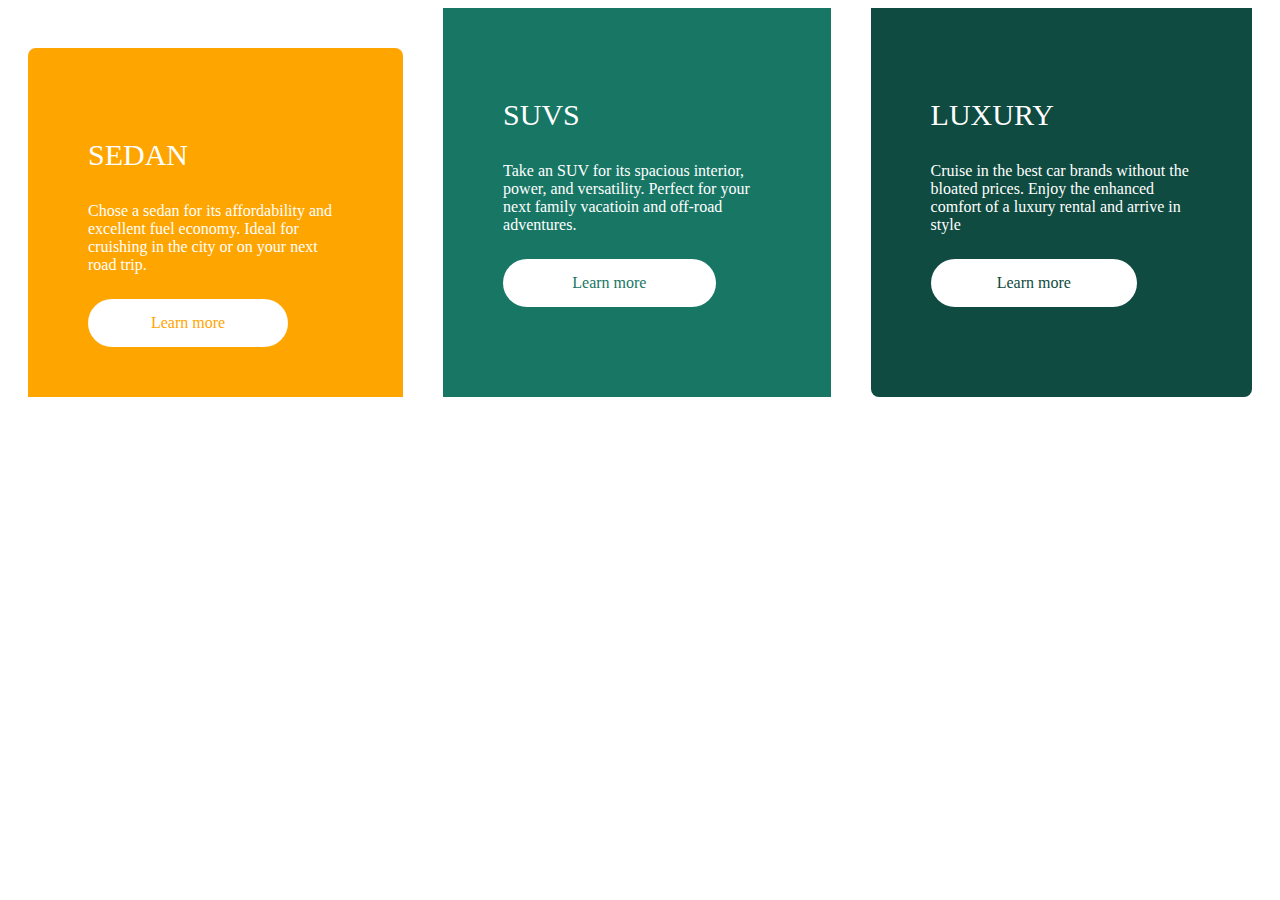
==== bt_responsitive.html @ 6898620b "responsive" ====
<!DOCTYPE html>
<html lang="en">
<head>
    <meta charset="UTF-8">
    <meta name="viewport" content="width=device-width, initial-scale=1.0">
    <title>Document</title>
    <link rel="stylesheet" href="./bt_responsitive.css" />
</head>
<body>
<div class="khung">
   <div class="Khung1">
    <p class="Khung1_1"> SEDAN </p>
    <p class="Khung1_2"> Chose a sedan for its affordability and excellent fuel economy. Ideal for cruishing in the city or on your next road trip. </p>
    <p class="Khung1_3"> Learn more </p>
   </div> 

   <div class="Khung2">
    <p class="Khung2_1"> SUVS </p>
    <p class="Khung2_2"> Take an SUV for its spacious interior, power, and versatility. Perfect for your next family vacatioin and off-road adventures. </p>
    <p class="Khung2_3"> Learn more </p>
   </div> 

   <div class="Khung3">
    <p class="Khung3_1"> LUXURY </p>
    <p class="Khung3_2"> Cruise in the best car brands without the bloated prices. Enjoy the enhanced comfort of a luxury rental and arrive in style </p>
    <p class="Khung3_3"> Learn more </p>
   </div> 
</div>

</body>
</html>
---- bt_responsitive.css ----
.Khung1 {
    background-color: #ffa500;
    margin: 40px 20px 0px 20px;
    padding: 60px 60px 50px 60px;  
    border-top-left-radius: 8px;
    border-top-right-radius: 8px;
}
.Khung1_1 {
    font-size: 30px;
    color: white;
}
.Khung1_2 {
    color: white;
}
.Khung1_3 {
    background-color: white;
    margin: 25px 55px 0px 0px;
    padding-block: 15px;
    border-radius: 50px;
    color: #ffa500;
    text-align: center;
    transition: all 1s ease-in-out
}
.Khung2 {
    background-color: rgb(24, 118, 101);
    margin: 0px 20px 0px 20px;
    padding: 60px 60px 50px 60px;  
    
}
.Khung2_1 {
    font-size: 30px;
    color: white;
}
.Khung2_2 {
    color: white;
}
.Khung2_3 {
    background-color: white;
    margin: 25px 55px 0px 0px;
    padding-block: 15px;
    border-radius: 50px;
    text-align: center;
    color: rgb(24, 118, 101) ;
    transition: all 1s ease-in-out
}
.Khung3 {
    background-color: rgb(15, 75, 64);
    margin: 0px 20px 0px 20px;
    padding: 60px 60px 50px 60px;  
    border-bottom-left-radius: 8px;
    border-bottom-right-radius: 8px;
    
}
.Khung3_1 {
    font-size: 30px;
    color: white;
}
.Khung3_2 {
    color: white;
}
.Khung3_3 {
    background-color: white;
    margin: 25px 55px 0px 0px;
    padding-block: 15px;
    border-radius: 50px;
    text-align: center;
    color: rgb(15, 75, 64) ;
}
@media screen and (min-width: 768px) {
.khung {
    display: flex;
    margin: 0px;
}
}
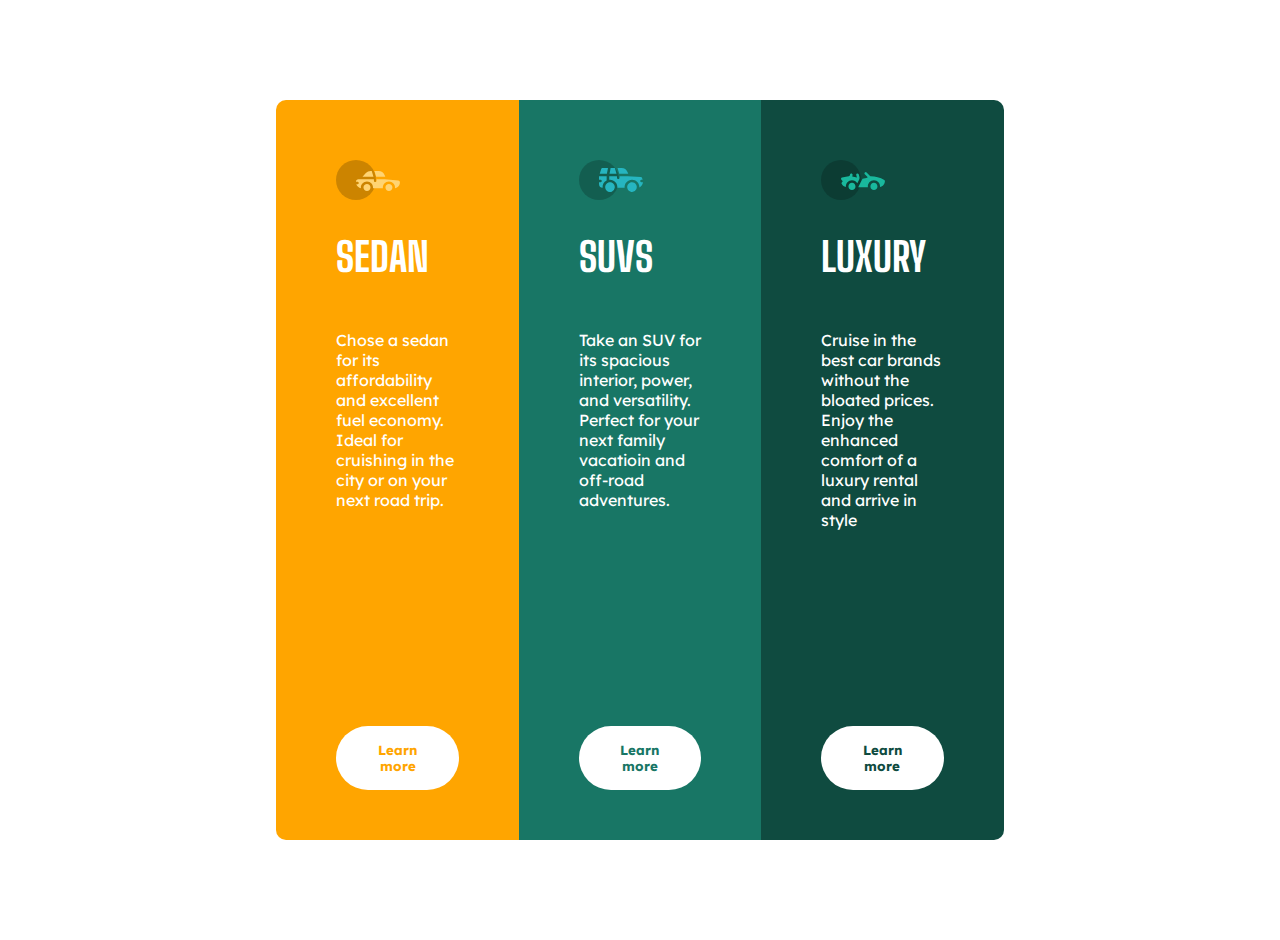
==== commit 3e7de406: "Ngan Ga" ====
--- a/bt_responsitive.html
+++ b/bt_responsitive.html
@@ -1,31 +1,44 @@
 <!DOCTYPE html>
 <html lang="en">
-<head>
-    <meta charset="UTF-8">
-    <meta name="viewport" content="width=device-width, initial-scale=1.0">
+  <head>
+    <meta charset="UTF-8" />
+    <meta name="viewport" content="width=device-width, initial-scale=1.0" />
     <title>Document</title>
     <link rel="stylesheet" href="./bt_responsitive.css" />
-</head>
-<body>
-<div class="khung">
-   <div class="Khung1">
-    <p class="Khung1_1"> SEDAN </p>
-    <p class="Khung1_2"> Chose a sedan for its affordability and excellent fuel economy. Ideal for cruishing in the city or on your next road trip. </p>
-    <p class="Khung1_3"> Learn more </p>
-   </div> 
+  </head>
+  <body>
+    <div class="khung_container">
+      <div class="khung Khung1">
+        <img class="hinh1" src="images/icon-sedans.svg" alt="sedan" />
+        <h2 class="text title">SEDAN</h2>
+        <p class="text text-content">
+          Chose a sedan for its affordability and excellent fuel economy. Ideal
+          for cruishing in the city or on your next road trip.
+        </p>
+        <button class="btn btn-1">Learn more</button>
+      </div>
 
-   <div class="Khung2">
-    <p class="Khung2_1"> SUVS </p>
-    <p class="Khung2_2"> Take an SUV for its spacious interior, power, and versatility. Perfect for your next family vacatioin and off-road adventures. </p>
-    <p class="Khung2_3"> Learn more </p>
-   </div> 
+      <div class="khung Khung2">
+        <img class="hinh1" src="images/icon-suvs.svg" alt="sedan" />
 
-   <div class="Khung3">
-    <p class="Khung3_1"> LUXURY </p>
-    <p class="Khung3_2"> Cruise in the best car brands without the bloated prices. Enjoy the enhanced comfort of a luxury rental and arrive in style </p>
-    <p class="Khung3_3"> Learn more </p>
-   </div> 
-</div>
+        <h2 class="title text">SUVS</h2>
+        <p class="text-content text">
+          Take an SUV for its spacious interior, power, and versatility. Perfect
+          for your next family vacatioin and off-road adventures.
+        </p>
+        <button class="btn btn-2">Learn more</button>
+      </div>
 
-</body>
-</html>+      <div class="khung Khung3">
+        <img class="hinh1" src="images/icon-luxury.svg" alt="sedan" />
+
+        <h2 class="title text">LUXURY</h2>
+        <p class="text-content text">
+          Cruise in the best car brands without the bloated prices. Enjoy the
+          enhanced comfort of a luxury rental and arrive in style
+        </p>
+        <button class="btn btn-3">Learn more</button>
+      </div>
+    </div>
+  </body>
+</html>
--- a/bt_responsitive.css
+++ b/bt_responsitive.css
@@ -1,78 +1,93 @@
+@import url("https://fonts.googleapis.com/css2?family=Big+Shoulders:opsz,wght@10..72,100..900&display=swap");
+@import url("https://fonts.googleapis.com/css2?family=Big+Shoulders:opsz,wght@10..72,100..900&family=Lexend+Deca:wght@100..900&display=swap");
+*,
+body {
+  font-family: "Lexend Deca", sans-serif;
+}
+.khung_container {
+  display: flex;
+  flex-direction: column;
+  margin: 20px 20px;
+  /* Nên cho gap để tạo khoảng cách giữa các con */
+}
+
+.title {
+  font-family: "Big Shoulders", sans-serif;
+  font-size: 2.5rem;
+}
+.khung {
+  padding: 60px 60px 50px 60px;
+}
 .Khung1 {
-    background-color: #ffa500;
-    margin: 40px 20px 0px 20px;
-    padding: 60px 60px 50px 60px;  
-    border-top-left-radius: 8px;
-    border-top-right-radius: 8px;
+  background-color: #ffa500;
+  border-radius: 10px 10px 0 0;
 }
 .Khung1_1 {
-    font-size: 30px;
-    color: white;
+  font-size: 30px;
+  color: white;
 }
 .Khung1_2 {
-    color: white;
+  color: white;
 }
-.Khung1_3 {
-    background-color: white;
-    margin: 25px 55px 0px 0px;
-    padding-block: 15px;
-    border-radius: 50px;
-    color: #ffa500;
-    text-align: center;
-    transition: all 1s ease-in-out
+.btn-1 {
+  color: #ffa500;
 }
 .Khung2 {
-    background-color: rgb(24, 118, 101);
-    margin: 0px 20px 0px 20px;
-    padding: 60px 60px 50px 60px;  
-    
+  background-color: rgb(24, 118, 101);
 }
-.Khung2_1 {
-    font-size: 30px;
-    color: white;
+
+.text {
+  color: white;
 }
-.Khung2_2 {
-    color: white;
+.btn {
+  background-color: white;
+  border-radius: 50px;
+  border: 0;
+  padding: 16px 32px;
+  font-weight: bold;
 }
-.Khung2_3 {
-    background-color: white;
-    margin: 25px 55px 0px 0px;
-    padding-block: 15px;
-    border-radius: 50px;
-    text-align: center;
-    color: rgb(24, 118, 101) ;
-    transition: all 1s ease-in-out
+/* Dùng để ấn element */
+.btn:active {
+  background-color: black;
+}
+.btn-2 {
+  color: rgb(24, 118, 101);
 }
 .Khung3 {
-    background-color: rgb(15, 75, 64);
-    margin: 0px 20px 0px 20px;
-    padding: 60px 60px 50px 60px;  
-    border-bottom-left-radius: 8px;
-    border-bottom-right-radius: 8px;
-    
-}
-.Khung3_1 {
-    font-size: 30px;
-    color: white;
-}
-.Khung3_2 {
-    color: white;
-}
-.Khung3_3 {
-    background-color: white;
-    margin: 25px 55px 0px 0px;
-    padding-block: 15px;
-    border-radius: 50px;
-    text-align: center;
-    color: rgb(15, 75, 64) ;
-}
-@media screen and (min-width: 768px) {
-.khung {
-    display: flex;
-    margin: 0px;
-}
+  background-color: rgb(15, 75, 64);
+  border-radius: 0px 0px 10px 10px;
 }
 
+.btn-3 {
+  color: rgb(15, 75, 64);
+}
 
+.text-content {
+  margin-bottom: 32px;
+}
+@media screen and (min-width: 992px) {
+  .khung_container {
+    flex-direction: row;
+    justify-content: center;
+    align-items: center;
+    height: 100vh;
+  }
 
-
+  .khung {
+    display: flex;
+    flex-direction: column;
+    align-items: start;
+    width: 10%;
+    height: 70%;
+  }
+  .Khung1 {
+    border-radius: 10px 0 0 10px;
+  }
+  /* Lấy toàn trống còn trống còn xót và cho margin (top) chứa đầy khoảng trống đó */
+  .btn {
+    margin-top: auto;
+  }
+  .Khung3 {
+    border-radius: 0px 10px 10px 0;
+  }
+}
